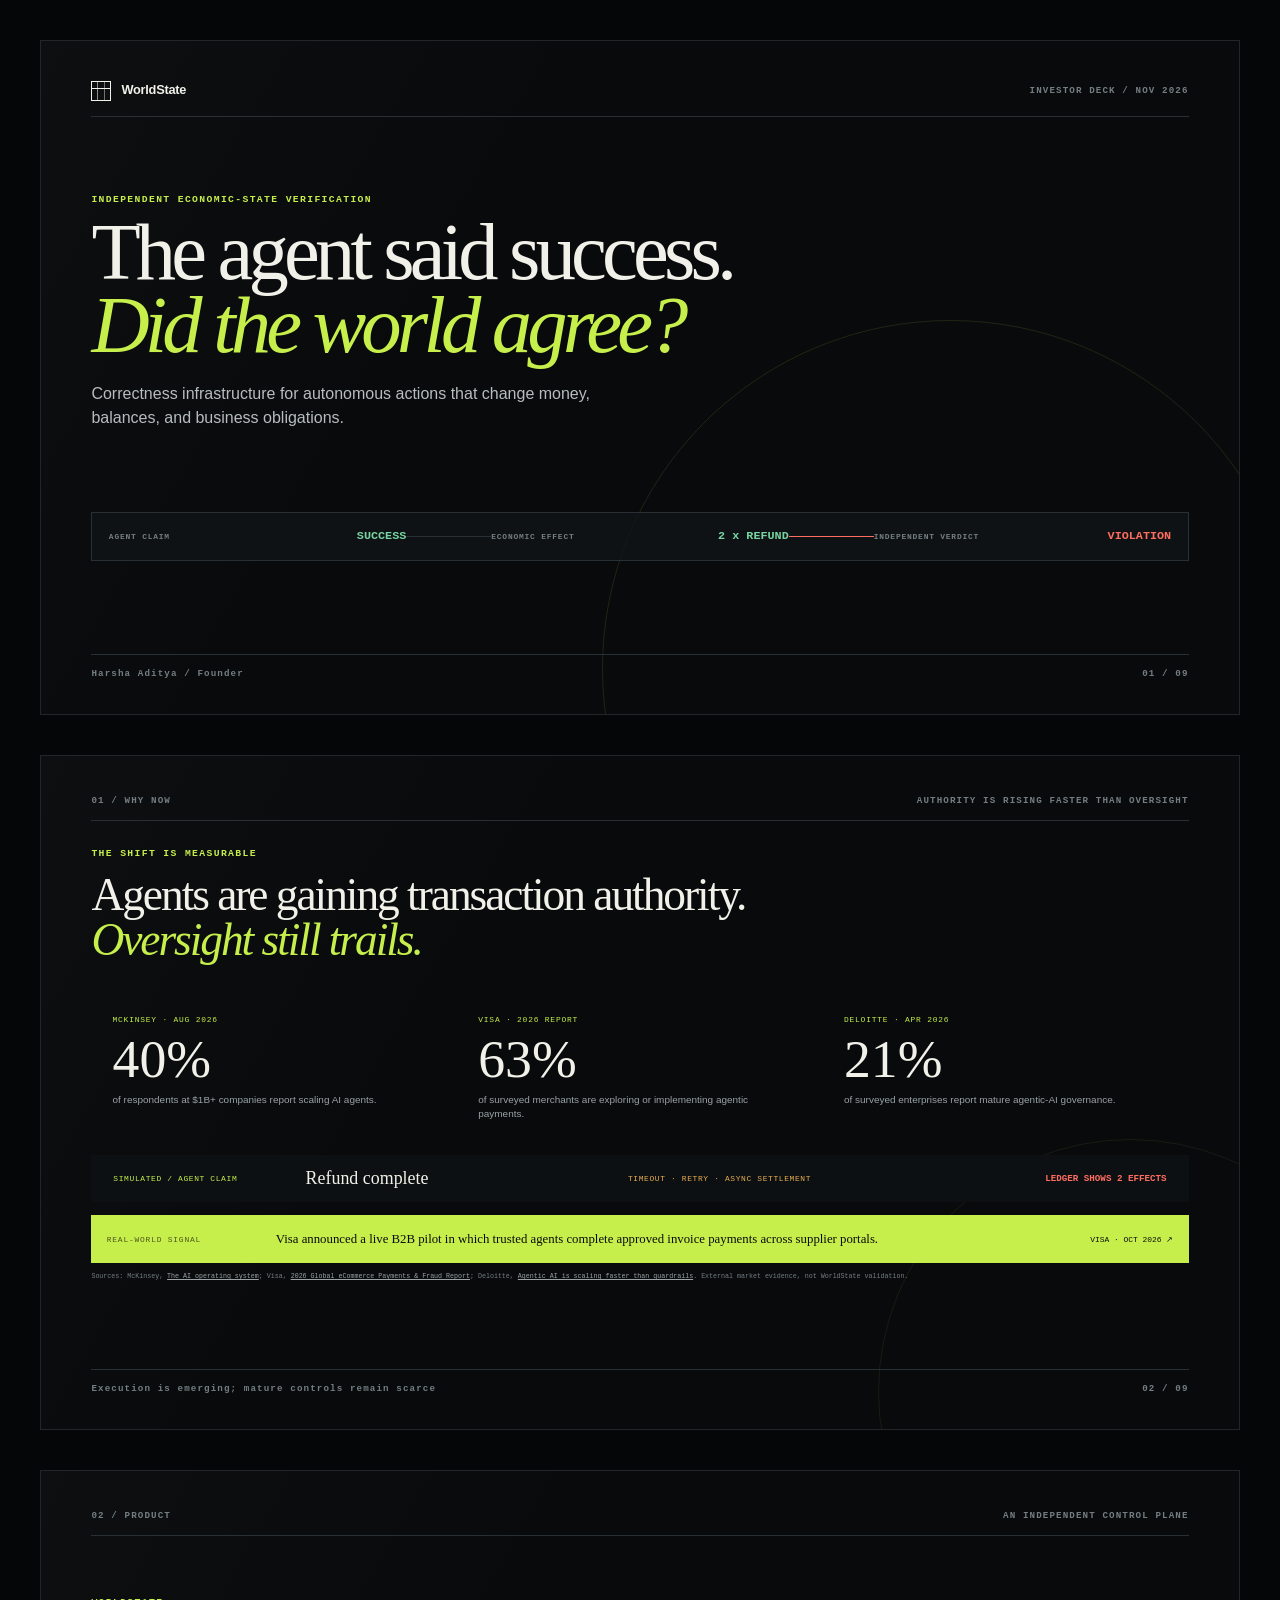
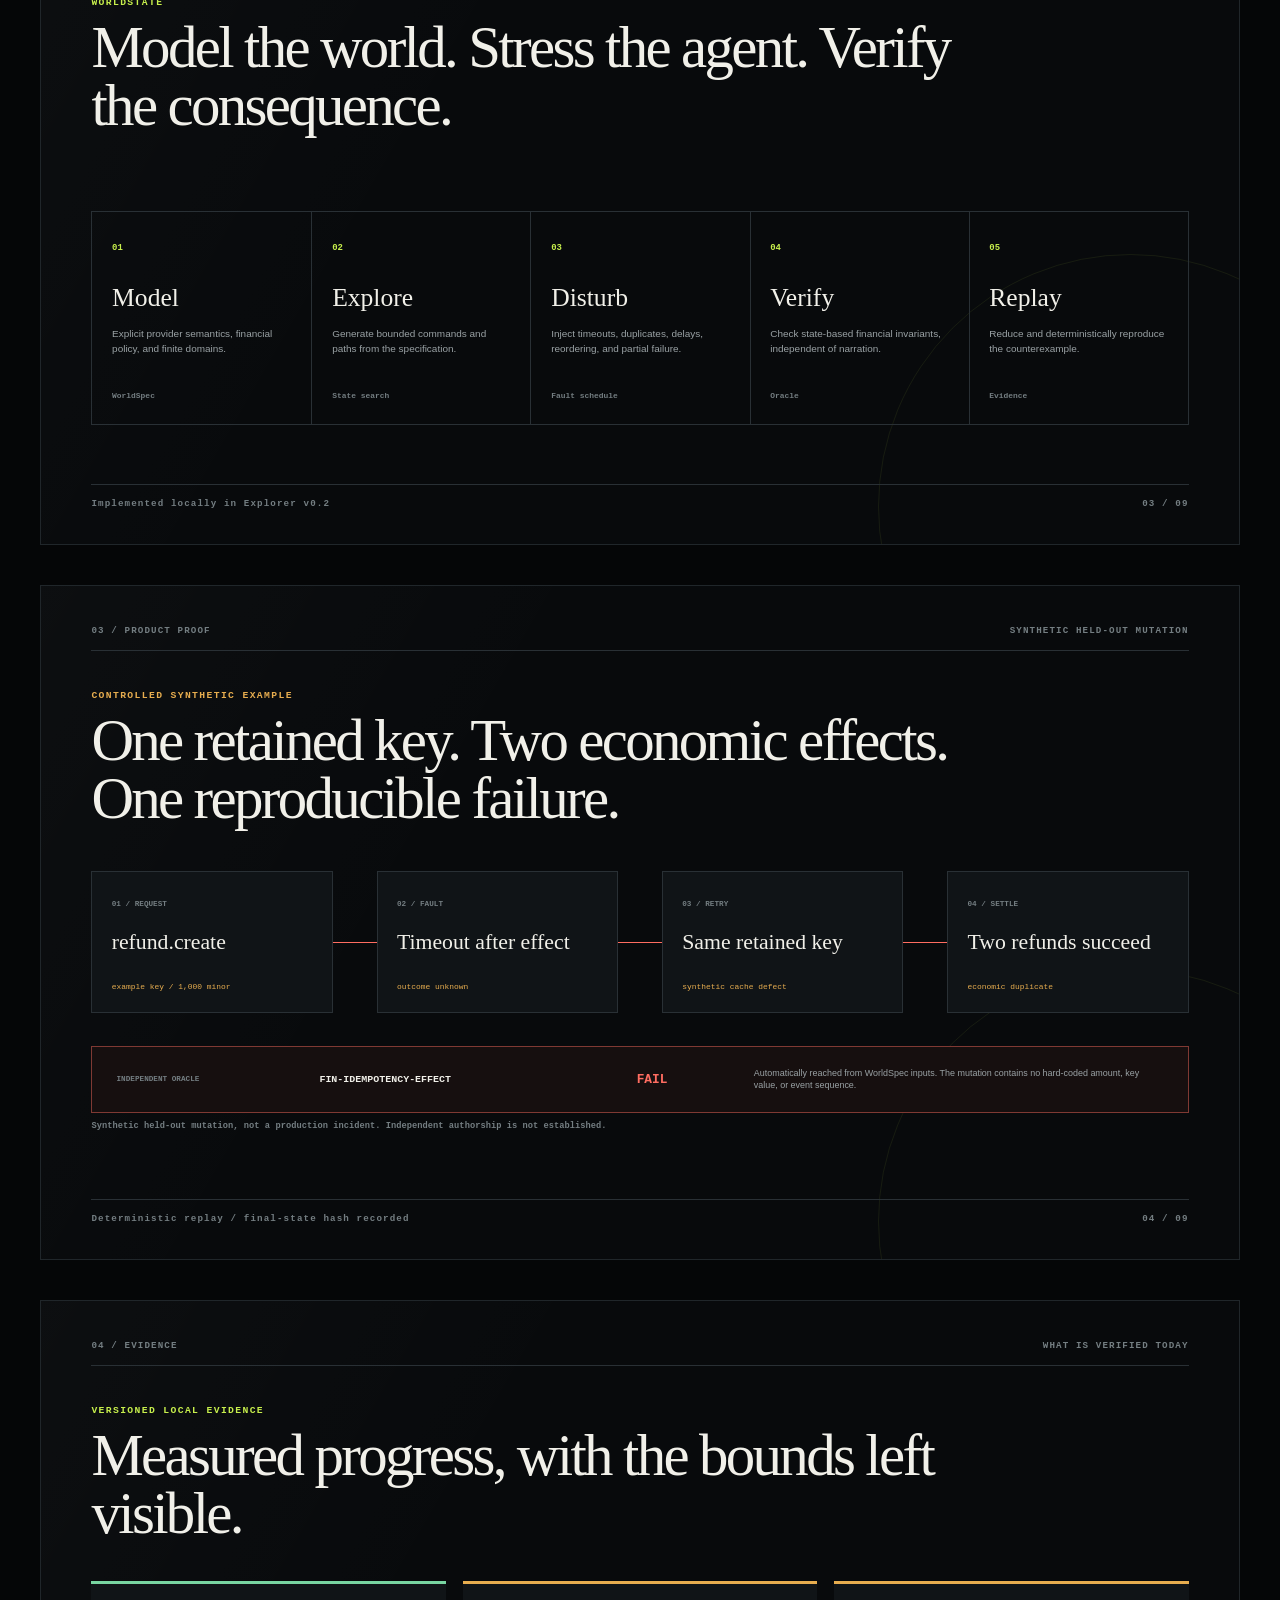
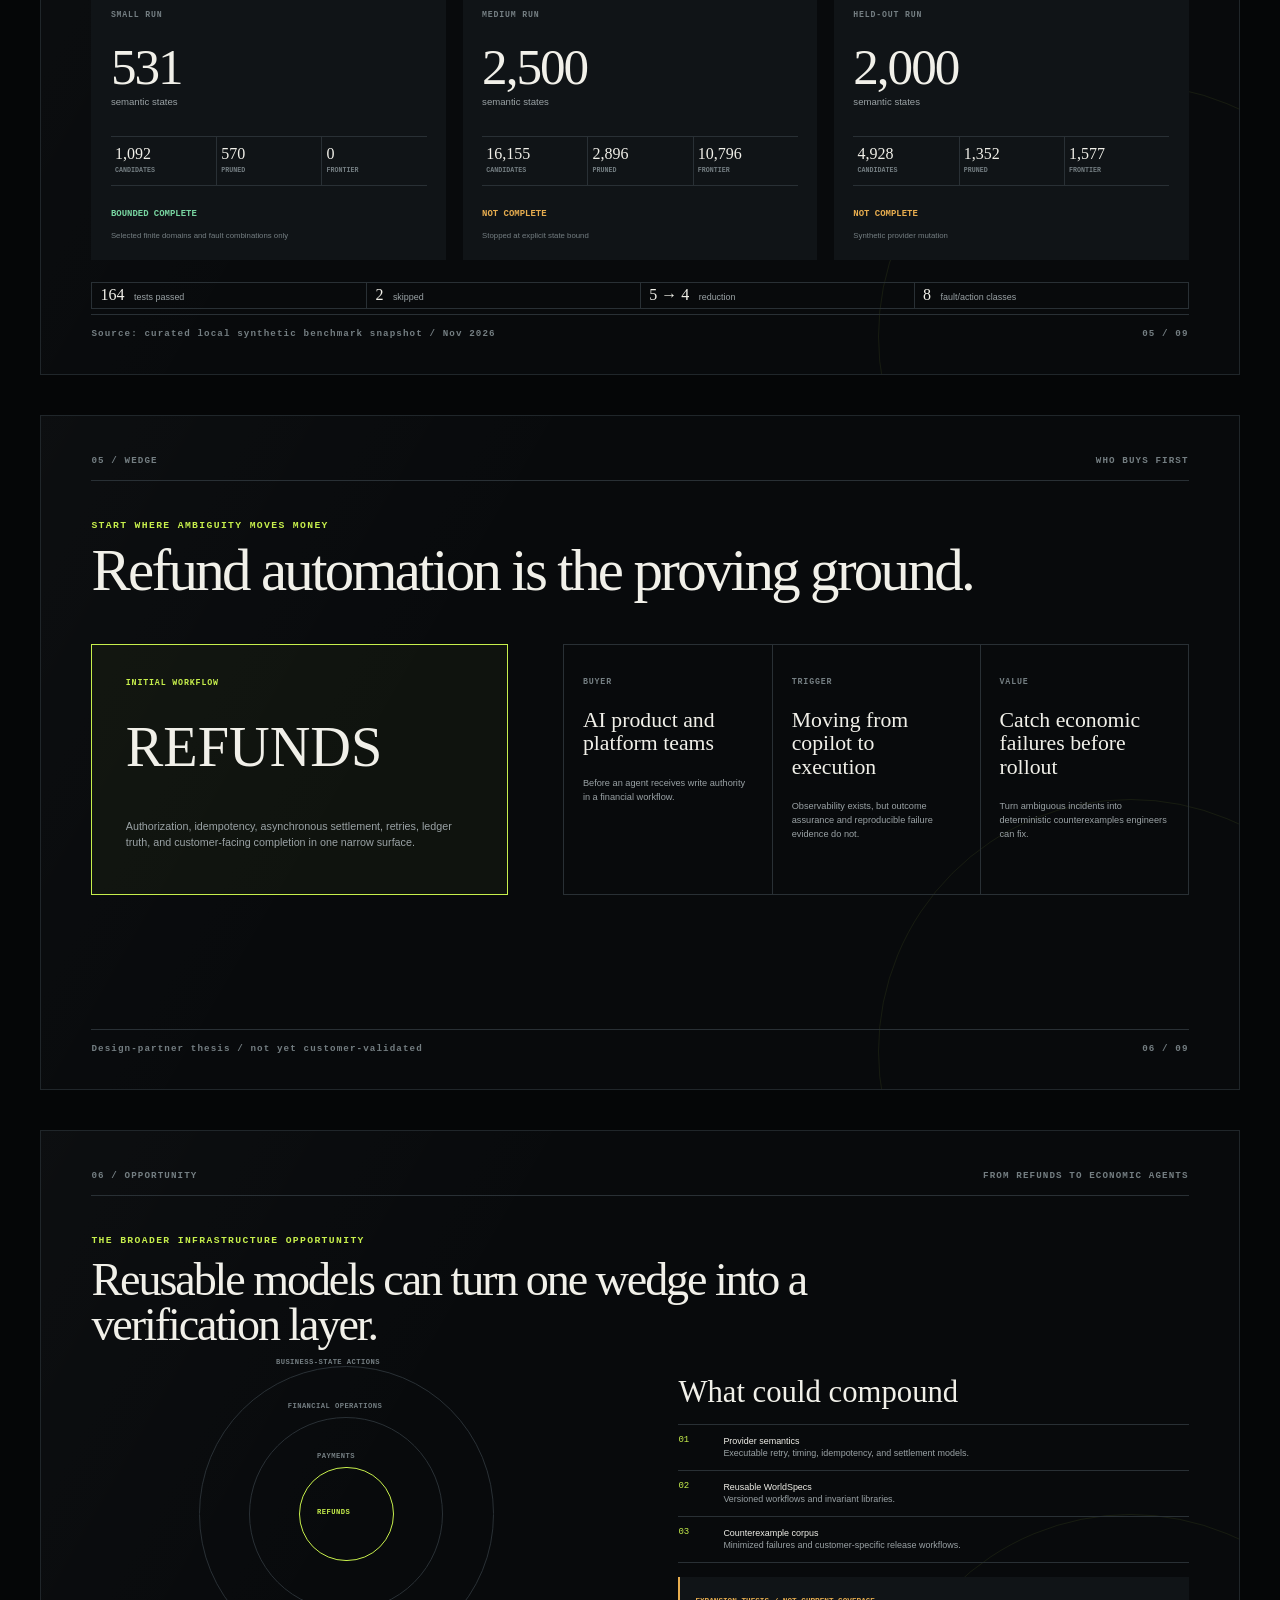
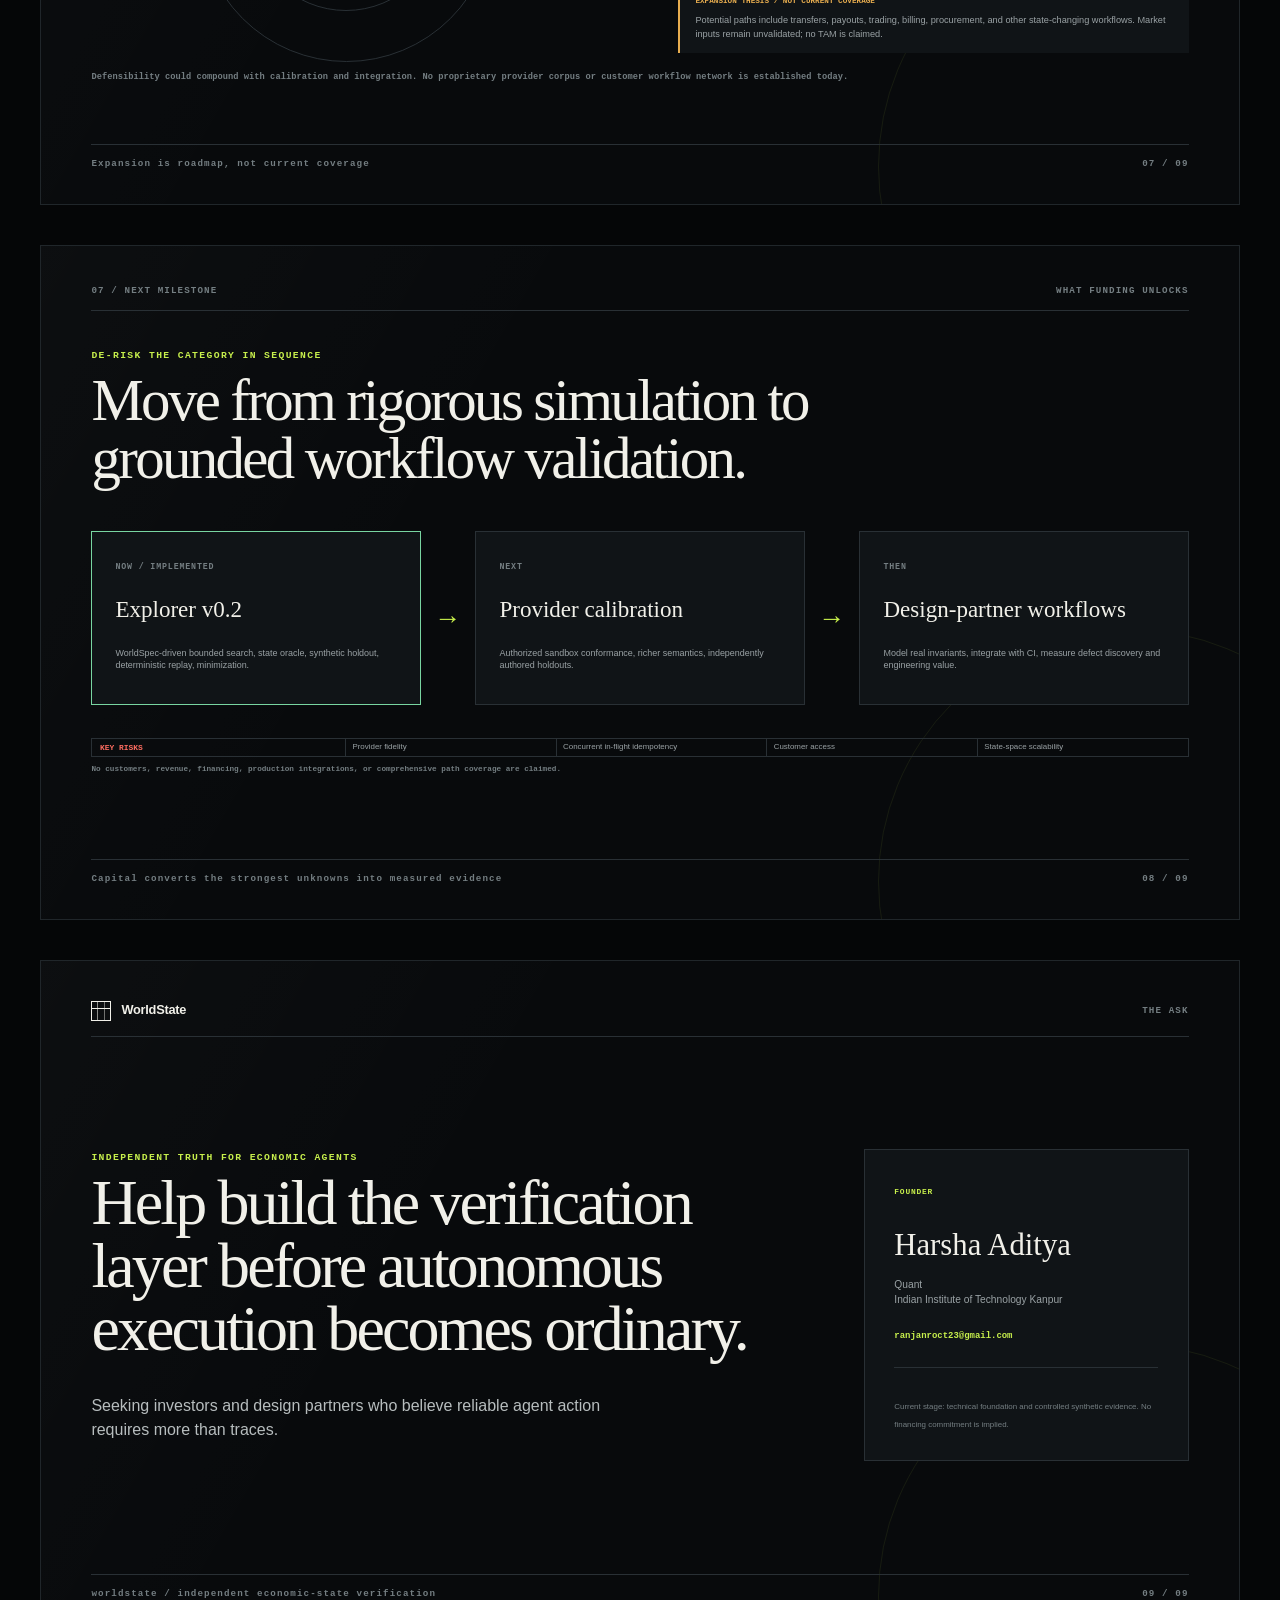
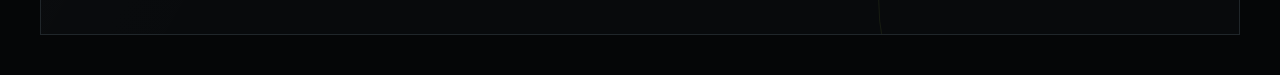
==== deck.html @ 66a3fe02 "Add files via upload" ====
<!doctype html>
<html lang="en">
<head>
  <meta charset="utf-8">
  <meta name="viewport" content="width=device-width,initial-scale=1">
  <meta name="description" content="WorldState investor presentation - independent economic-state verification for autonomous agents.">
  <title>WorldState - Investor deck</title>
  <link rel="stylesheet" href="deck.css">
  <link rel="stylesheet" href="deck-refinements.css">
</head>
<body class="deck-page">
<main class="deck" aria-label="WorldState investor deck">
  <section class="slide cover" data-slide="01">
    <header class="slide-header"><a class="deck-brand" href="./" aria-label="WorldState website"><span class="deck-mark"></span>WorldState</a><span>INVESTOR DECK / NOV 2026</span></header>
    <div class="cover-copy"><p class="kicker">Independent economic-state verification</p><h1>The agent said success.<br><em>Did the world agree?</em></h1><p class="lead">Correctness infrastructure for autonomous actions that change money, balances, and business obligations.</p></div>
    <div class="cover-trace" aria-label="Agent claim compared with economic outcome"><div><span>AGENT CLAIM</span><strong>SUCCESS</strong></div><i></i><div><span>ECONOMIC EFFECT</span><strong>2 x REFUND</strong></div><i class="break"></i><div class="alert"><span>INDEPENDENT VERDICT</span><strong>VIOLATION</strong></div></div>
    <footer class="slide-footer"><span>Harsha Aditya / Founder</span><span>01 / 09</span></footer>
  </section>
  <section class="slide" data-slide="02">
    <header class="slide-header"><span>01 / WHY NOW</span><span>AUTHORITY IS RISING FASTER THAN OVERSIGHT</span></header>
    <div class="statement signal-statement"><p class="kicker">The shift is measurable</p><h2>Agents are gaining transaction authority.<br><em>Oversight still trails.</em></h2></div>
    <div class="deck-signals"><article><span>MCKINSEY · AUG 2026</span><strong>40%</strong><p>of respondents at $1B+ companies report scaling AI agents.</p></article><article><span>VISA · 2026 REPORT</span><strong>63%</strong><p>of surveyed merchants are exploring or implementing agentic payments.</p></article><article><span>DELOITTE · APR 2026</span><strong>21%</strong><p>of surveyed enterprises report mature agentic-AI governance.</p></article></div>
    <div class="why-gap"><span>SIMULATED / AGENT CLAIM</span><strong>Refund complete</strong><i>TIMEOUT · RETRY · ASYNC SETTLEMENT</i><b>LEDGER SHOWS 2 EFFECTS</b></div>
    <div class="deck-news"><span>REAL-WORLD SIGNAL</span><p>Visa announced a live B2B pilot in which trusted agents complete approved invoice payments across supplier portals.</p><a href="https://www.visa.com/en-us/thought-leadership/innovation/first-live-pilot-for-ai-payments">VISA · OCT 2026 ↗</a></div>
    <p class="deck-sources">Sources: McKinsey, <a href="https://www.mckinsey.com/capabilities/quantumblack/our-insights/the-ai-operating-system-a-new-way-for-ceos-to-run-the-enterprise">The AI operating system</a>; Visa, <a href="https://www.visaacceptance.com/content/dam/documents/campaign/fraud-report/2026_Global_eCommerce_PaymentsandFraudReport.pdf">2026 Global eCommerce Payments &amp; Fraud Report</a>; Deloitte, <a href="https://www.deloitte.com/us/en/insights/topics/emerging-technologies/ai-agents-scaling-faster.html">Agentic AI is scaling faster than guardrails</a>. External market evidence, not WorldState validation.</p>
    <footer class="slide-footer"><span>Execution is emerging; mature controls remain scarce</span><span>02 / 09</span></footer>
  </section>
  <section class="slide" data-slide="03">
    <header class="slide-header"><span>02 / PRODUCT</span><span>AN INDEPENDENT CONTROL PLANE</span></header>
    <div class="statement narrow"><p class="kicker">WorldState</p><h2>Model the world. Stress the agent. Verify the consequence.</h2></div>
    <ol class="system-rail"><li><span>01</span><h3>Model</h3><p>Explicit provider semantics, financial policy, and finite domains.</p><code>WorldSpec</code></li><li><span>02</span><h3>Explore</h3><p>Generate bounded commands and paths from the specification.</p><code>State search</code></li><li><span>03</span><h3>Disturb</h3><p>Inject timeouts, duplicates, delays, reordering, and partial failure.</p><code>Fault schedule</code></li><li><span>04</span><h3>Verify</h3><p>Check state-based financial invariants, independent of narration.</p><code>Oracle</code></li><li><span>05</span><h3>Replay</h3><p>Reduce and deterministically reproduce the counterexample.</p><code>Evidence</code></li></ol>
    <footer class="slide-footer"><span>Implemented locally in Explorer v0.2</span><span>03 / 09</span></footer>
  </section>
  <section class="slide" data-slide="04">
    <header class="slide-header"><span>03 / PRODUCT PROOF</span><span>SYNTHETIC HELD-OUT MUTATION</span></header>
    <div class="statement compact"><p class="kicker amber">Controlled synthetic example</p><h2>One retained key. Two economic effects. One reproducible failure.</h2></div>
    <div class="counterexample"><div class="trace-step"><small>01 / REQUEST</small><strong>refund.create</strong><code>example key / 1,000 minor</code></div><i></i><div class="trace-step"><small>02 / FAULT</small><strong>Timeout after effect</strong><code>outcome unknown</code></div><i></i><div class="trace-step"><small>03 / RETRY</small><strong>Same retained key</strong><code>synthetic cache defect</code></div><i></i><div class="trace-step"><small>04 / SETTLE</small><strong>Two refunds succeed</strong><code>economic duplicate</code></div></div>
    <div class="verdict-bar"><span>INDEPENDENT ORACLE</span><strong>FIN-IDEMPOTENCY-EFFECT</strong><b>FAIL</b><p>Automatically reached from WorldSpec inputs. The mutation contains no hard-coded amount, key value, or event sequence.</p></div>
    <p class="disclaimer">Synthetic held-out mutation, not a production incident. Independent authorship is not established.</p>
    <footer class="slide-footer"><span>Deterministic replay / final-state hash recorded</span><span>04 / 09</span></footer>
  </section>
  <section class="slide" data-slide="05">
    <header class="slide-header"><span>04 / EVIDENCE</span><span>WHAT IS VERIFIED TODAY</span></header>
    <div class="statement compact"><p class="kicker">Versioned local evidence</p><h2>Measured progress, with the bounds left visible.</h2></div>
    <div class="metrics-grid"><article class="complete"><span>SMALL RUN</span><strong>531</strong><p>semantic states</p><dl><div><dt>1,092</dt><dd>candidates</dd></div><div><dt>570</dt><dd>pruned</dd></div><div><dt>0</dt><dd>frontier</dd></div></dl><b>BOUNDED COMPLETE</b><small>Selected finite domains and fault combinations only</small></article><article><span>MEDIUM RUN</span><strong>2,500</strong><p>semantic states</p><dl><div><dt>16,155</dt><dd>candidates</dd></div><div><dt>2,896</dt><dd>pruned</dd></div><div><dt>10,796</dt><dd>frontier</dd></div></dl><b>NOT COMPLETE</b><small>Stopped at explicit state bound</small></article><article><span>HELD-OUT RUN</span><strong>2,000</strong><p>semantic states</p><dl><div><dt>4,928</dt><dd>candidates</dd></div><div><dt>1,352</dt><dd>pruned</dd></div><div><dt>1,577</dt><dd>frontier</dd></div></dl><b>NOT COMPLETE</b><small>Synthetic provider mutation</small></article></div>
    <div class="proof-strip"><span><b>164</b> tests passed</span><span><b>2</b> skipped</span><span><b>5 &rarr; 4</b> reduction</span><span><b>8</b> fault/action classes</span></div>
    <footer class="slide-footer"><span>Source: curated local synthetic benchmark snapshot / Nov 2026</span><span>05 / 09</span></footer>
  </section>
  <section class="slide" data-slide="06">
    <header class="slide-header"><span>05 / WEDGE</span><span>WHO BUYS FIRST</span></header>
    <div class="statement compact"><p class="kicker">Start where ambiguity moves money</p><h2>Refund automation is the proving ground.</h2></div>
    <div class="buyer-layout"><div class="wedge-core"><span>INITIAL WORKFLOW</span><strong>REFUNDS</strong><p>Authorization, idempotency, asynchronous settlement, retries, ledger truth, and customer-facing completion in one narrow surface.</p></div><div class="buyer-cards"><article><small>BUYER</small><h3>AI product and platform teams</h3><p>Before an agent receives write authority in a financial workflow.</p></article><article><small>TRIGGER</small><h3>Moving from copilot to execution</h3><p>Observability exists, but outcome assurance and reproducible failure evidence do not.</p></article><article><small>VALUE</small><h3>Catch economic failures before rollout</h3><p>Turn ambiguous incidents into deterministic counterexamples engineers can fix.</p></article></div></div>
    <footer class="slide-footer"><span>Design-partner thesis / not yet customer-validated</span><span>06 / 09</span></footer>
  </section>
  <section class="slide" data-slide="07">
    <header class="slide-header"><span>06 / OPPORTUNITY</span><span>FROM REFUNDS TO ECONOMIC AGENTS</span></header>
    <div class="statement compact opportunity-statement"><p class="kicker">The broader infrastructure opportunity</p><h2>Reusable models can turn one wedge into a verification layer.</h2></div>
    <div class="expansion-map expansion-moat"><div class="rings"><span class="r1">REFUNDS</span><span class="r2">PAYMENTS</span><span class="r3">FINANCIAL OPERATIONS</span><span class="r4">BUSINESS-STATE ACTIONS</span></div><div class="market-copy"><h3>What could compound</h3><div class="moat-list"><article><b>01</b><p><strong>Provider semantics</strong><br>Executable retry, timing, idempotency, and settlement models.</p></article><article><b>02</b><p><strong>Reusable WorldSpecs</strong><br>Versioned workflows and invariant libraries.</p></article><article><b>03</b><p><strong>Counterexample corpus</strong><br>Minimized failures and customer-specific release workflows.</p></article></div><div class="assumption"><span>EXPANSION THESIS / NOT CURRENT COVERAGE</span><p>Potential paths include transfers, payouts, trading, billing, procurement, and other state-changing workflows. Market inputs remain unvalidated; no TAM is claimed.</p></div></div></div>
    <p class="disclaimer">Defensibility could compound with calibration and integration. No proprietary provider corpus or customer workflow network is established today.</p>
    <footer class="slide-footer"><span>Expansion is roadmap, not current coverage</span><span>07 / 09</span></footer>
  </section>
  <section class="slide" data-slide="08">
    <header class="slide-header"><span>07 / NEXT MILESTONE</span><span>WHAT FUNDING UNLOCKS</span></header>
    <div class="statement compact"><p class="kicker">De-risk the category in sequence</p><h2>Move from rigorous simulation to grounded workflow validation.</h2></div>
    <div class="roadmap"><article class="now"><small>NOW / IMPLEMENTED</small><h3>Explorer v0.2</h3><p>WorldSpec-driven bounded search, state oracle, synthetic holdout, deterministic replay, minimization.</p></article><b>&rarr;</b><article><small>NEXT</small><h3>Provider calibration</h3><p>Authorized sandbox conformance, richer semantics, independently authored holdouts.</p></article><b>&rarr;</b><article><small>THEN</small><h3>Design-partner workflows</h3><p>Model real invariants, integrate with CI, measure defect discovery and engineering value.</p></article></div>
    <div class="risk-grid"><span>KEY RISKS</span><p>Provider fidelity</p><p>Concurrent in-flight idempotency</p><p>Customer access</p><p>State-space scalability</p></div>
    <p class="candid-line">No customers, revenue, financing, production integrations, or comprehensive path coverage are claimed.</p>
    <footer class="slide-footer"><span>Capital converts the strongest unknowns into measured evidence</span><span>08 / 09</span></footer>
  </section>
  <section class="slide close" data-slide="09">
    <header class="slide-header"><a class="deck-brand" href="./" aria-label="WorldState website"><span class="deck-mark"></span>WorldState</a><span>THE ASK</span></header>
    <div class="close-grid"><div><p class="kicker">Independent truth for economic agents</p><h2>Help build the verification layer before autonomous execution becomes ordinary.</h2><p class="lead">Seeking investors and design partners who believe reliable agent action requires more than traces.</p></div><aside><span>FOUNDER</span><h3>Harsha Aditya</h3><p>Quant<br>Indian Institute of Technology Kanpur</p><a href="mailto:ranjanroct23@gmail.com?subject=WorldState%20investor%20conversation">ranjanroct23@gmail.com</a><hr><small>Current stage: technical foundation and controlled synthetic evidence. No financing commitment is implied.</small></aside></div>
    <footer class="slide-footer"><span>worldstate / independent economic-state verification</span><span>09 / 09</span></footer>
  </section>
</main>
<script src="deck-preview.js"></script>
</body>
</html>
---- deck.css ----
:root{--bg:#080a0c;--panel:#101417;--ink:#f1f0e9;--muted:#9aa2a5;--faint:#626a6e;--line:#293035;--lime:#c7ef4c;--green:#78d5a1;--amber:#e7ad4f;--red:#ff6d61;--serif:Georgia,"Times New Roman",serif;--sans:Arial,"Helvetica Neue",sans-serif;--mono:Consolas,"Courier New",monospace}*{box-sizing:border-box}html,body{margin:0;background:#050607;color:var(--ink);font-family:var(--sans)}a{color:inherit}.deck{display:flex;flex-direction:column;gap:40px;padding:40px}.slide{position:relative;width:min(100%,1600px);aspect-ratio:16/9;margin:auto;padding:3.3% 4.2% 3%;overflow:hidden;background:var(--bg);border:1px solid #20262a;display:flex;flex-direction:column;isolation:isolate}.slide:before{content:"";position:absolute;inset:0;z-index:-2;background:linear-gradient(120deg,rgba(255,255,255,.018),transparent 36%)}.slide:after{content:"";position:absolute;right:-12%;bottom:-32%;width:42%;aspect-ratio:1;border:1px solid rgba(199,239,76,.08);border-radius:50%;z-index:-1}.slide-header,.slide-footer{display:flex;align-items:center;justify-content:space-between;color:var(--faint);font:600 clamp(8px,.72vw,12px)/1 var(--mono);letter-spacing:.12em}.slide-header{padding-bottom:1.4%;border-bottom:1px solid var(--line)}.slide-footer{margin-top:auto;padding-top:1.3%;border-top:1px solid var(--line)}.deck-brand{display:flex;align-items:center;gap:10px;text-decoration:none;color:var(--ink);font:600 clamp(12px,1vw,16px)/1 var(--sans);letter-spacing:-.02em}.deck-mark{width:20px;height:20px;border:1px solid currentColor;background:linear-gradient(90deg,transparent 30%,currentColor 31% 33%,transparent 34% 69%,currentColor 70% 72%,transparent 73%),linear-gradient(transparent 34%,currentColor 35% 37%,transparent 38%)}.kicker{margin:0 0 1.2%;color:var(--lime);font:600 clamp(9px,.76vw,13px)/1.2 var(--mono);letter-spacing:.14em;text-transform:uppercase}.kicker.amber{color:var(--amber)}.statement{margin-top:5.5%}.statement.narrow{max-width:82%}.statement.compact{margin-top:3.5%;max-width:83%}.statement h2,.close h2{margin:0;font:400 clamp(34px,4.6vw,76px)/.98 var(--serif);letter-spacing:-.045em}.statement h2 em{color:var(--lime);font-weight:400}.lead{color:#b7bdbe;font-size:clamp(14px,1.25vw,21px);line-height:1.5}.cover:after{right:-5%;bottom:-45%;width:58%;border-color:rgba(199,239,76,.12)}.cover-copy{margin-top:7%;max-width:82%}.cover h1{margin:0;font:400 clamp(46px,6.3vw,104px)/.9 var(--serif);letter-spacing:-.06em}.cover h1 em{color:var(--lime);font-weight:400}.cover-copy .lead{max-width:60%;margin-top:2.3%}.cover-trace{display:grid;grid-template-columns:1fr 8% 1fr 8% 1fr;align-items:center;margin-top:6%;padding:1.5%;border:1px solid var(--line);background:rgba(16,20,23,.8)}.cover-trace div{display:flex;align-items:center;justify-content:space-between;gap:14px}.cover-trace span{color:var(--faint);font:600 clamp(7px,.62vw,10px) var(--mono);letter-spacing:.1em}.cover-trace strong{font:600 clamp(10px,.92vw,15px) var(--mono);color:var(--green)}.cover-trace .alert strong{color:var(--red)}.cover-trace i{height:1px;background:var(--line)}.cover-trace i.break{background:var(--red)}.permission-line{display:grid;grid-template-columns:1fr 5% 1fr 5% 1fr;align-items:center;margin-top:7%;gap:1%}.permission-line article{padding:7%;border-top:2px solid var(--line);background:var(--panel)}.permission-line article.hot{border-color:var(--lime)}.permission-line small,.buyer-cards small,.roadmap small{color:var(--faint);font:600 clamp(7px,.65vw,11px) var(--mono);letter-spacing:.1em}.permission-line strong{display:block;margin-top:10%;font:400 clamp(25px,3vw,48px) var(--serif)}.permission-line p{color:var(--muted);font-size:clamp(10px,.9vw,15px)}.permission-line b,.roadmap>b{color:var(--lime);font-size:clamp(18px,2.1vw,34px);text-align:center}.slide-note{margin-top:4%;padding-left:2%;border-left:2px solid var(--lime);max-width:64%;color:#b9bec0;font-size:clamp(11px,1vw,16px);line-height:1.5}.gap-diagram{display:grid;grid-template-columns:1fr .42fr 1fr;gap:3%;align-items:stretch;margin-top:5%}.gap-diagram article{padding:5%;border:1px solid var(--line);background:var(--panel)}.gap-diagram article>span{color:var(--green);font:600 clamp(8px,.68vw,11px) var(--mono);letter-spacing:.1em}.gap-diagram .truth>span{color:var(--lime)}.gap-diagram h3{font:400 clamp(22px,2.3vw,38px) var(--serif);margin:8% 0}.gap-diagram ul{list-style:none;margin:0;padding:0;color:var(--muted);font-size:clamp(10px,.9vw,15px)}.gap-diagram li{padding:3% 0;border-top:1px solid var(--line)}.gap{display:flex;flex-direction:column;align-items:center;justify-content:center;text-align:center;color:var(--amber)}.gap b{display:grid;place-items:center;width:28%;aspect-ratio:1;border:1px solid var(--amber);border-radius:50%;font:400 clamp(20px,2.4vw,40px) var(--serif)}.gap span{margin-top:12%;font:600 clamp(7px,.58vw,10px)/1.6 var(--mono);letter-spacing:.08em}.system-rail{display:grid;grid-template-columns:repeat(5,1fr);margin:7% 0 0;padding:0;list-style:none;border:1px solid var(--line)}.system-rail li{padding:11% 9%;border-left:1px solid var(--line)}.system-rail li:first-child{border-left:0}.system-rail li>span{color:var(--lime);font:600 clamp(8px,.7vw,12px) var(--mono)}.system-rail h3{margin:16% 0 8%;font:400 clamp(20px,2vw,32px) var(--serif)}.system-rail p{min-height:5.4em;color:var(--muted);font-size:clamp(9px,.78vw,13px);line-height:1.45}.system-rail code{display:block;color:var(--faint);font:600 clamp(7px,.62vw,10px) var(--mono)}.counterexample{display:grid;grid-template-columns:1fr 4% 1fr 4% 1fr 4% 1fr;align-items:center;margin-top:4%}.counterexample>i{height:1px;background:var(--red)}.trace-step{height:100%;padding:8%;border:1px solid var(--line);background:var(--panel)}.trace-step small{color:var(--faint);font:600 clamp(7px,.6vw,10px) var(--mono)}.trace-step strong{display:block;margin:10% 0;font:400 clamp(17px,1.7vw,28px) var(--serif)}.trace-step code{color:var(--amber);font-size:clamp(7px,.62vw,10px)}.verdict-bar{display:grid;grid-template-columns:.9fr 1.5fr .45fr 2.15fr;align-items:center;gap:3%;margin-top:3%;padding:1.8% 2.2%;background:#160f0f;border:1px solid rgba(255,109,97,.45)}.verdict-bar span{color:var(--faint);font:600 clamp(7px,.6vw,10px) var(--mono)}.verdict-bar strong{font:600 clamp(9px,.78vw,13px) var(--mono)}.verdict-bar b{color:var(--red);font:600 clamp(12px,1vw,17px) var(--mono)}.verdict-bar p{margin:0;color:var(--muted);font-size:clamp(8px,.7vw,12px);line-height:1.4}.disclaimer{color:var(--faint);font:600 clamp(7px,.6vw,10px) var(--mono)}.metrics-grid{display:grid;grid-template-columns:repeat(3,1fr);gap:1.5%;margin-top:3.5%}.metrics-grid article{padding:5.5%;background:var(--panel);border-top:3px solid var(--amber)}.metrics-grid article.complete{border-color:var(--green)}.metrics-grid article>span{color:var(--faint);font:600 clamp(7px,.64vw,11px) var(--mono);letter-spacing:.1em}.metrics-grid article>strong{display:block;margin-top:5%;font:400 clamp(38px,4vw,66px) var(--serif);letter-spacing:-.04em}.metrics-grid article>p{margin:0;color:var(--muted);font-size:clamp(9px,.75vw,13px)}.metrics-grid dl{display:grid;grid-template-columns:repeat(3,1fr);margin:9% 0 7%;border-top:1px solid var(--line);border-bottom:1px solid var(--line)}.metrics-grid dl div{padding:8% 4%;border-left:1px solid var(--line)}.metrics-grid dl div:first-child{border-left:0}.metrics-grid dt{font:400 clamp(13px,1.25vw,21px) var(--serif)}.metrics-grid dd{margin:3px 0;color:var(--faint);font:600 clamp(6px,.52vw,9px) var(--mono);text-transform:uppercase}.metrics-grid article>b{display:block;color:var(--amber);font:600 clamp(8px,.7vw,12px) var(--mono)}.metrics-grid article.complete>b{color:var(--green)}.metrics-grid article>small{display:block;margin-top:4%;color:var(--faint);font-size:clamp(7px,.61vw,10px)}.proof-strip{display:grid;grid-template-columns:repeat(4,1fr);margin-top:2%;border:1px solid var(--line)}.proof-strip span{padding:1.4% 3%;border-left:1px solid var(--line);color:var(--muted);font-size:clamp(8px,.7vw,12px)}.proof-strip span:first-child{border-left:0}.proof-strip b{margin-right:7px;color:var(--ink);font:400 clamp(13px,1.25vw,20px) var(--serif)}.buyer-layout{display:grid;grid-template-columns:.8fr 1.2fr;gap:5%;margin-top:4%}.wedge-core{display:flex;flex-direction:column;justify-content:center;padding:8%;border:1px solid var(--lime);background:rgba(199,239,76,.035)}.wedge-core>span{color:var(--lime);font:600 clamp(7px,.65vw,11px) var(--mono);letter-spacing:.1em}.wedge-core strong{margin:8% 0;font:400 clamp(35px,4.4vw,72px) var(--serif)}.wedge-core p{color:var(--muted);font-size:clamp(10px,.84vw,14px);line-height:1.5}.buyer-cards{display:grid;grid-template-columns:repeat(3,1fr);border:1px solid var(--line)}.buyer-cards article{padding:12% 9%;border-left:1px solid var(--line)}.buyer-cards article:first-child{border-left:0}.buyer-cards h3{font:400 clamp(17px,1.7vw,28px)/1.06 var(--serif)}.buyer-cards p{color:var(--muted);font-size:clamp(8px,.72vw,12px);line-height:1.5}.expansion-map{display:grid;grid-template-columns:1fr 1fr;gap:7%;align-items:center;margin-top:2%}.rings{position:relative;width:72%;aspect-ratio:1;margin:auto;border:1px solid var(--line);border-radius:50%}.rings:before,.rings:after{content:"";position:absolute;inset:17%;border:1px solid var(--line);border-radius:50%}.rings:after{inset:34%;border-color:var(--lime)}.rings span{position:absolute;color:var(--faint);font:600 clamp(6px,.56vw,10px) var(--mono);letter-spacing:.06em}.rings .r1{left:40%;top:48%;color:var(--lime)}.rings .r2{left:40%;top:29%}.rings .r3{left:30%;top:12%}.rings .r4{left:26%;top:-3%}.market-copy h3{font:400 clamp(24px,2.4vw,40px) var(--serif)}.market-copy>p{color:var(--muted);font-size:clamp(10px,.87vw,15px);line-height:1.55}.assumption{margin-top:7%;padding:5%;border-left:2px solid var(--amber);background:var(--panel)}.assumption span{color:var(--amber);font:600 clamp(7px,.6vw,10px) var(--mono)}.assumption p{margin-bottom:0;color:var(--muted);font-size:clamp(8px,.72vw,12px);line-height:1.5}.moat-grid{display:grid;grid-template-columns:repeat(4,1fr);margin-top:5%;border:1px solid var(--line)}.moat-grid article{padding:9%;border-left:1px solid var(--line)}.moat-grid article:first-child{border-left:0}.moat-grid span{color:var(--lime);font:600 clamp(8px,.7vw,12px) var(--mono)}.moat-grid h3{font:400 clamp(19px,1.9vw,32px) var(--serif)}.moat-grid p{color:var(--muted);font-size:clamp(9px,.76vw,13px);line-height:1.5}.roadmap{display:grid;grid-template-columns:1fr 5% 1fr 5% 1fr;align-items:center;margin-top:4%}.roadmap article{padding:7%;border:1px solid var(--line);background:var(--panel)}.roadmap article.now{border-color:var(--green)}.roadmap h3{font:400 clamp(18px,1.8vw,30px) var(--serif)}.roadmap p{color:var(--muted);font-size:clamp(8px,.7vw,12px);line-height:1.45}.risk-grid{display:grid;grid-template-columns:1.2fr repeat(4,1fr);margin-top:3%;border:1px solid var(--line)}.risk-grid>*{margin:0;padding:1.5% 3%;border-left:1px solid var(--line);color:var(--muted);font-size:clamp(7px,.62vw,10px)}.risk-grid span{border-left:0;color:var(--red);font:600 clamp(7px,.62vw,10px) var(--mono)}.candid-line{color:var(--faint);font:600 clamp(7px,.6vw,10px) var(--mono)}.close-grid{display:grid;grid-template-columns:1.35fr .65fr;gap:9%;align-items:center;flex:1}.close h2{font-size:clamp(38px,5vw,82px)}.close .lead{max-width:80%;margin-top:5%}.close aside{padding:9%;border:1px solid var(--line);background:var(--panel)}.close aside>span{color:var(--lime);font:600 clamp(7px,.62vw,10px) var(--mono);letter-spacing:.1em}.close aside h3{font:400 clamp(24px,2.4vw,40px) var(--serif);margin-bottom:5%}.close aside p{color:var(--muted);font-size:clamp(9px,.8vw,13px);line-height:1.5}.close aside a{display:block;margin-top:9%;color:var(--lime);font:600 clamp(8px,.7vw,12px) var(--mono);text-decoration:none}.close aside hr{margin:10% 0;border:0;border-top:1px solid var(--line)}.close aside small{color:var(--faint);font-size:clamp(7px,.62vw,10px);line-height:1.45}
@media(max-width:900px){.deck{padding:16px;gap:18px}.slide{width:100%}}
.single-slide .deck{padding:0}.single-slide .slide{display:none}.single-slide .slide.preview-active{display:flex;width:100vw;height:100vh;aspect-ratio:auto;border:0}
@media print{@page{size:13.333333in 7.5in;margin:0}html,body{width:13.333333in;margin:0;background:#080a0c;-webkit-print-color-adjust:exact;print-color-adjust:exact}.deck{display:block;padding:0}.slide{width:13.333333in;height:7.5in;aspect-ratio:auto;border:0;margin:0;page-break-after:always;break-after:page}.slide:last-child{page-break-after:auto;break-after:auto}}
---- deck-refinements.css ----
/* Refinement pass after presentation-size and thumbnail review. */
:root{--faint:#747e82}
.disclaimer{font-size:clamp(8px,.68vw,11px);line-height:1.35;letter-spacing:.005em}
.signal-statement{margin-top:clamp(24px,3vh,42px)}
.signal-statement h2{font-size:clamp(35px,3.55vw,56px)}
.deck-signals{display:grid;grid-template-columns:repeat(3,1fr);margin-top:clamp(20px,2.8vh,38px);border:1px solid var(--line2)}
.deck-signals article{padding:clamp(15px,1.65vw,26px);border-left:1px solid var(--line2)}
.deck-signals article:first-child{border-left:0}
.deck-signals span,.deck-news>span{color:var(--lime);font:clamp(7px,.62vw,10px) var(--mono);letter-spacing:.1em}
.deck-signals strong{display:block;margin-top:clamp(7px,1vh,14px);font:clamp(38px,4.2vw,68px)/.9 var(--serif)}
.deck-signals p{max-width:280px;margin:clamp(7px,1vh,12px) 0 0;color:var(--muted);font-size:clamp(9px,.78vw,13px);line-height:1.4}
.deck-news{display:grid;grid-template-columns:145px 1fr auto;align-items:center;gap:24px;margin-top:clamp(11px,1.5vh,20px);padding:clamp(11px,1.2vw,18px);background:var(--lime);color:#0a0c0d}
.deck-news>span{color:#4d561d}
.deck-news p{margin:0;font:clamp(11px,1vw,16px)/1.35 var(--serif)}
.deck-news a{color:#0a0c0d;font:clamp(7px,.62vw,10px) var(--mono);text-decoration:none;white-space:nowrap}
.deck-sources{margin:clamp(8px,1vh,13px) 0 0;color:var(--faint);font:clamp(6.5px,.52vw,8.5px)/1.35 var(--mono)}
.deck-sources a{color:var(--muted)}
.why-gap{display:grid;grid-template-columns:.8fr 1fr 1.6fr 1.15fr;align-items:center;gap:15px;margin-top:clamp(12px,1.5vh,20px);padding:clamp(11px,1vw,16px) 2%;border:1px solid var(--line2);background:#0d1012}
.why-gap span,.why-gap i{font:clamp(7px,.62vw,10px) var(--mono);letter-spacing:.08em}
.why-gap span{color:var(--lime)}
.why-gap strong{font:400 clamp(14px,1.4vw,22px) var(--serif)}
.why-gap i{color:var(--amber);font-style:normal;text-align:center}
.why-gap b{color:var(--red);font:600 clamp(8px,.72vw,12px) var(--mono);text-align:right}
.opportunity-statement{max-width:100%;margin-top:2.5%}
.opportunity-statement h2{font-size:clamp(35px,3.6vw,58px)}
.expansion-moat{margin-top:1.7%}
.expansion-moat .rings{width:58%}
.expansion-moat .market-copy h3{margin:0 0 14px}
.moat-list{border-top:1px solid var(--line)}
.moat-list article{display:grid;grid-template-columns:35px 1fr;gap:10px;padding:10px 0;border-bottom:1px solid var(--line)}
.moat-list article>b{color:var(--lime);font:9px var(--mono)}
.moat-list p{margin:0;color:var(--muted);font-size:clamp(8px,.7vw,11px);line-height:1.4}
.moat-list strong{color:var(--ink);font-weight:500}
.expansion-moat .assumption{margin-top:14px;padding:12px 15px}
.expansion-moat .assumption p{margin:7px 0 0}
.expansion-moat+.disclaimer{margin-top:10px}
@media(max-width:1100px){.why-gap{grid-template-columns:.8fr 1fr 1.4fr 1.1fr;gap:8px}.why-gap i{font-size:7px}}
@media(max-width:760px){.why-gap{grid-template-columns:1fr 1fr}.why-gap i{grid-column:1/-1;text-align:left}.why-gap b{text-align:left}.expansion-moat{grid-template-columns:.8fr 1.2fr;gap:4%}.expansion-moat .rings{width:90%}}
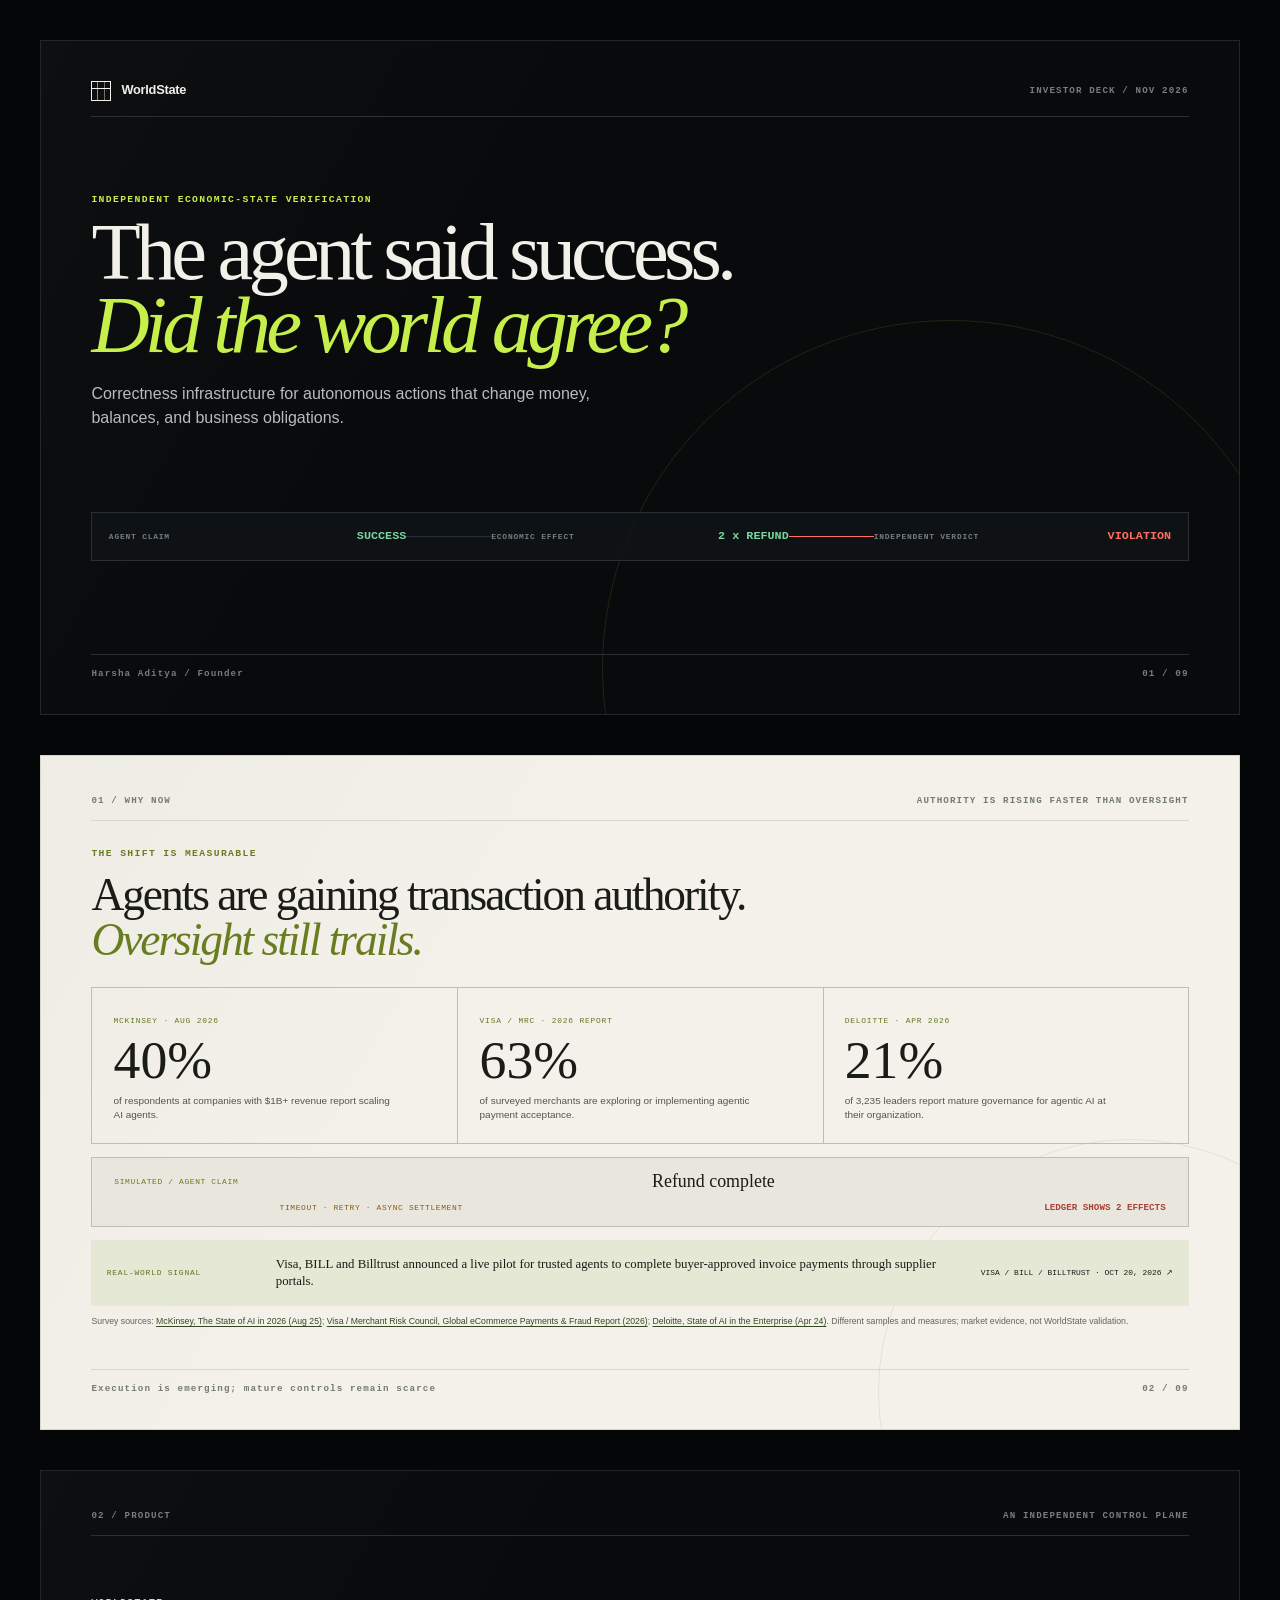
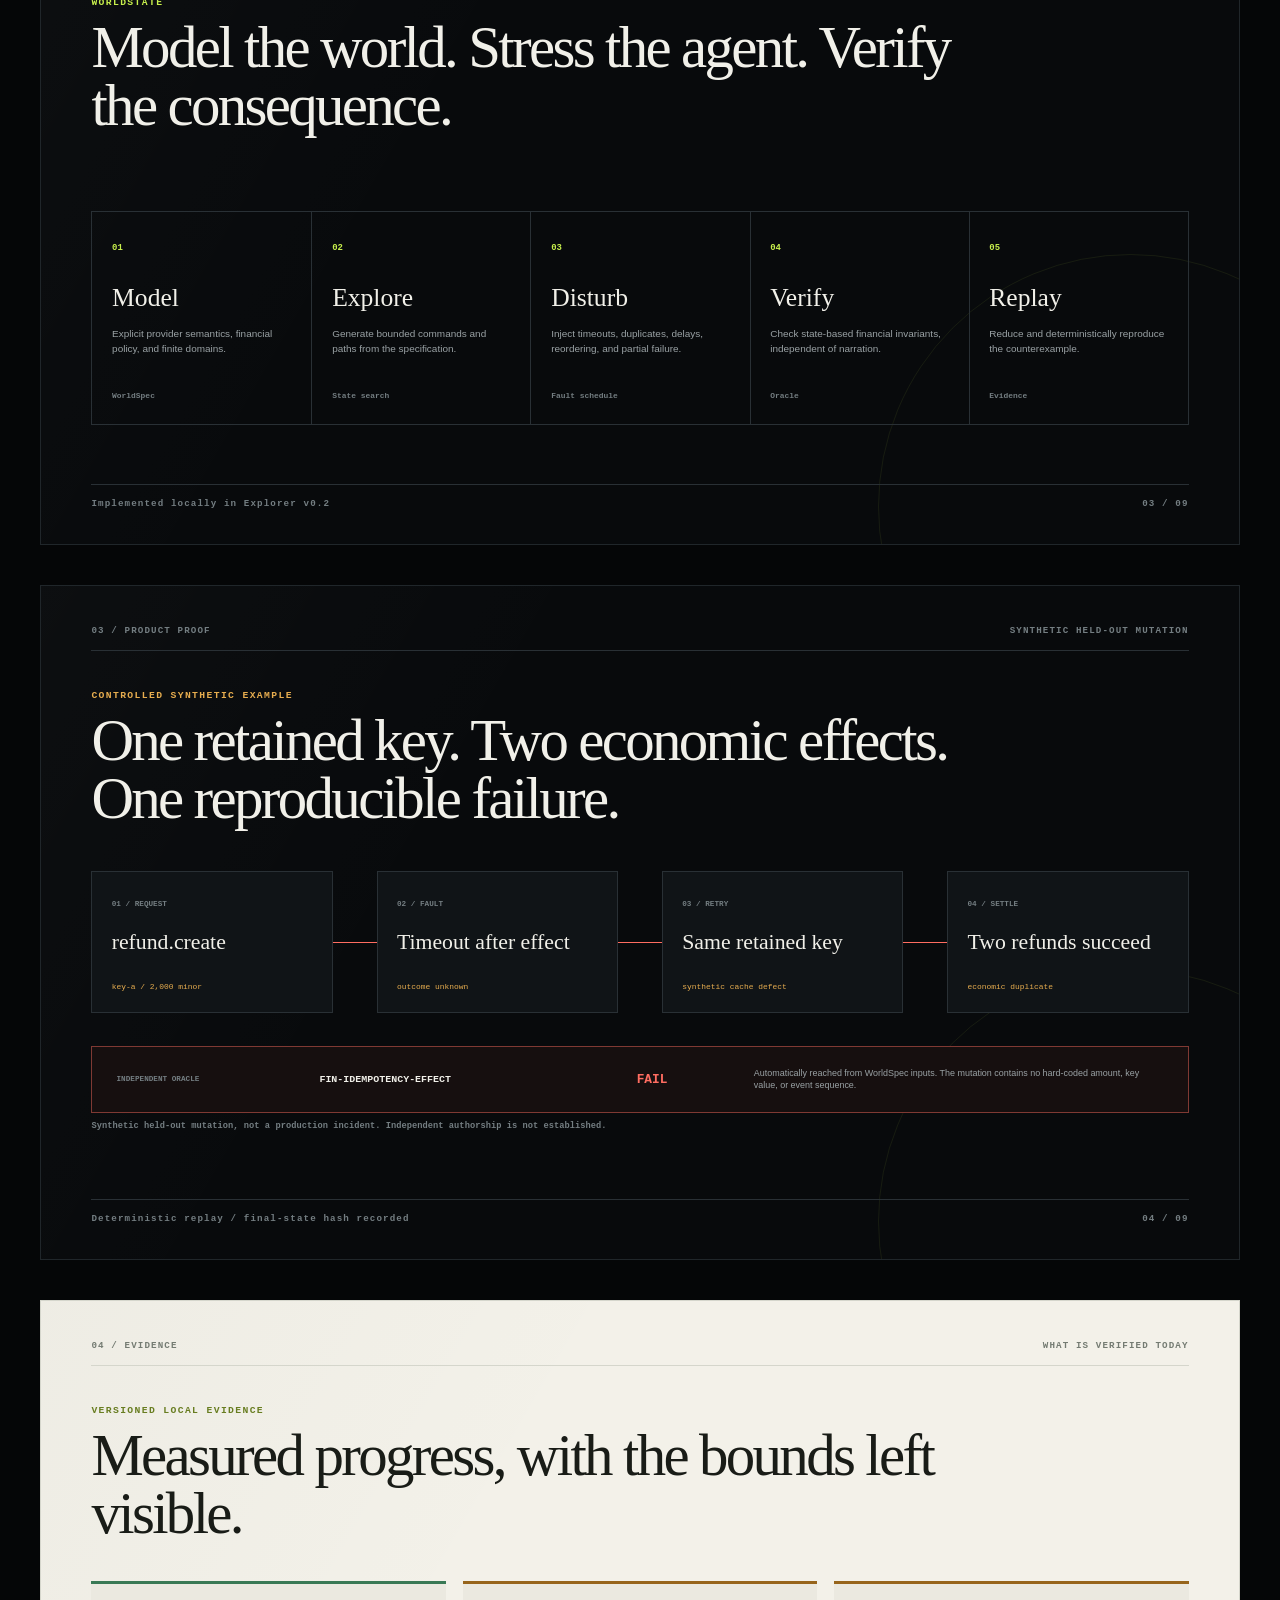
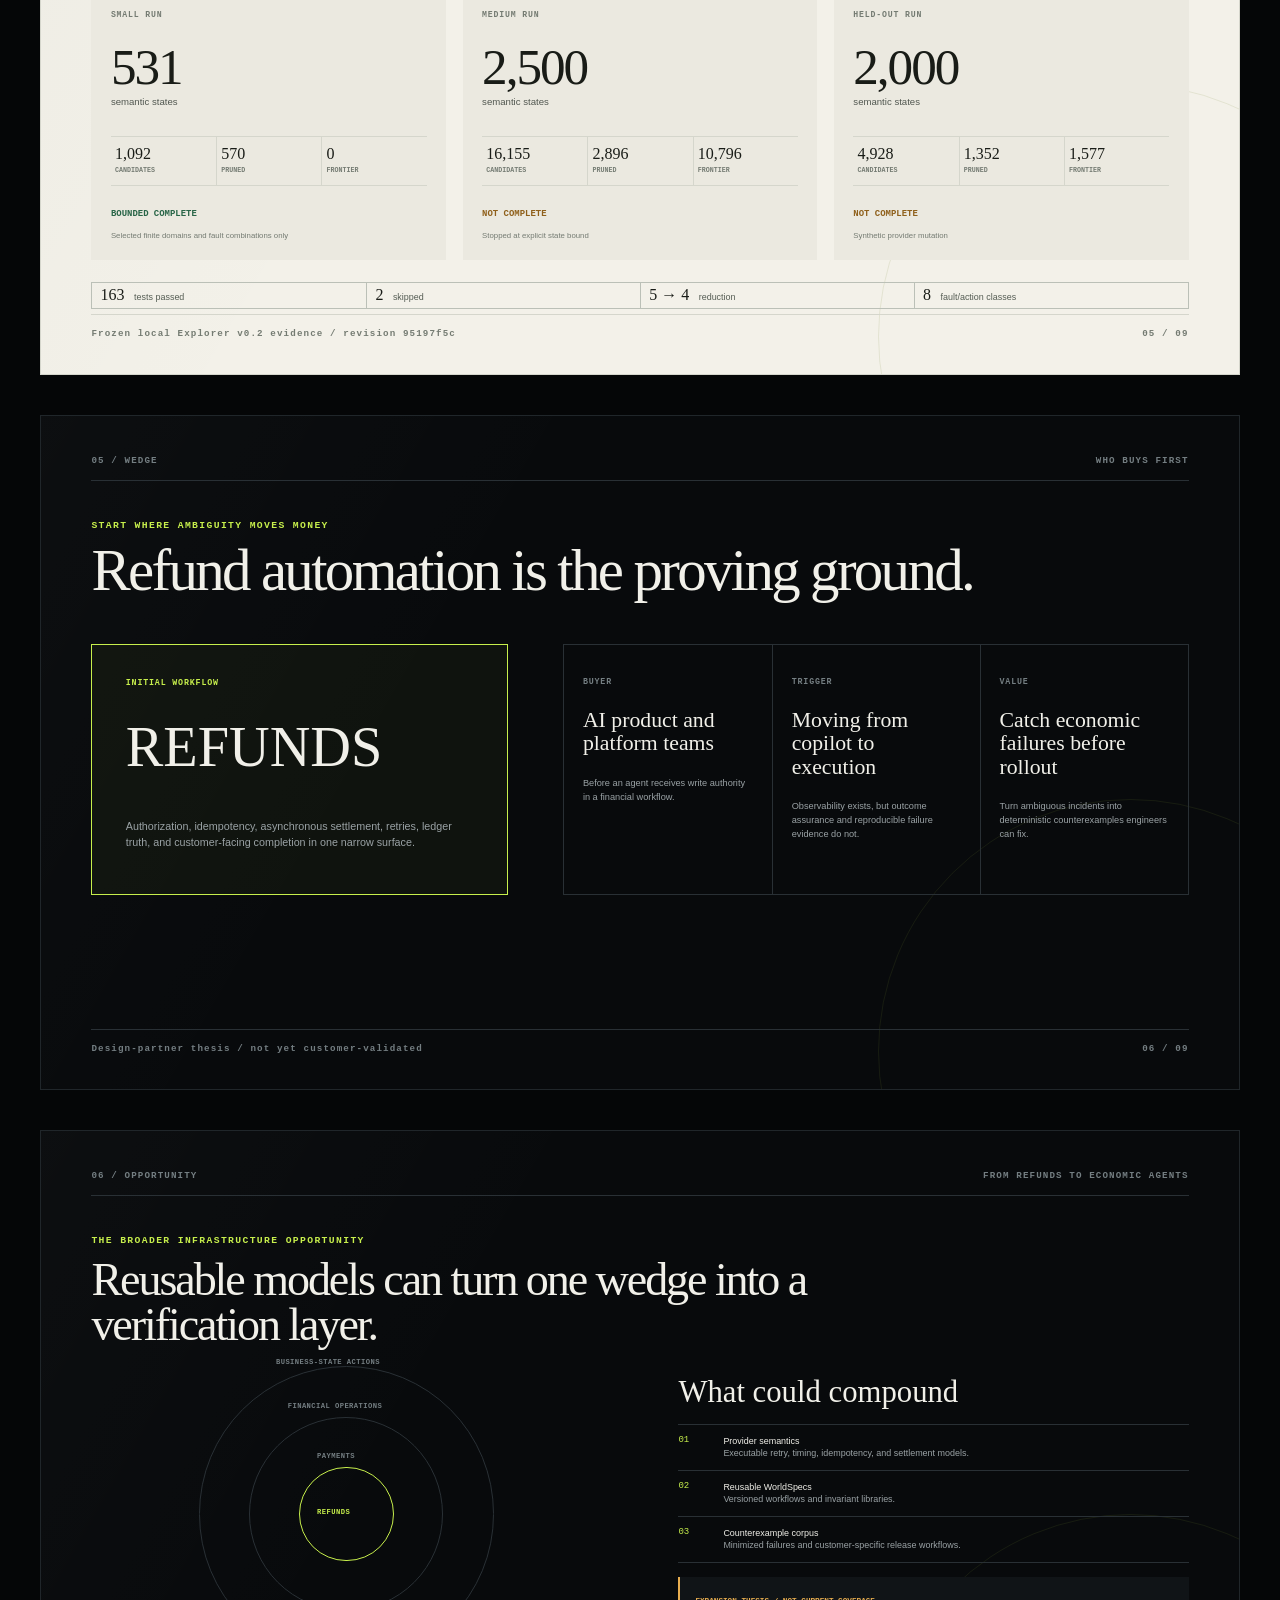
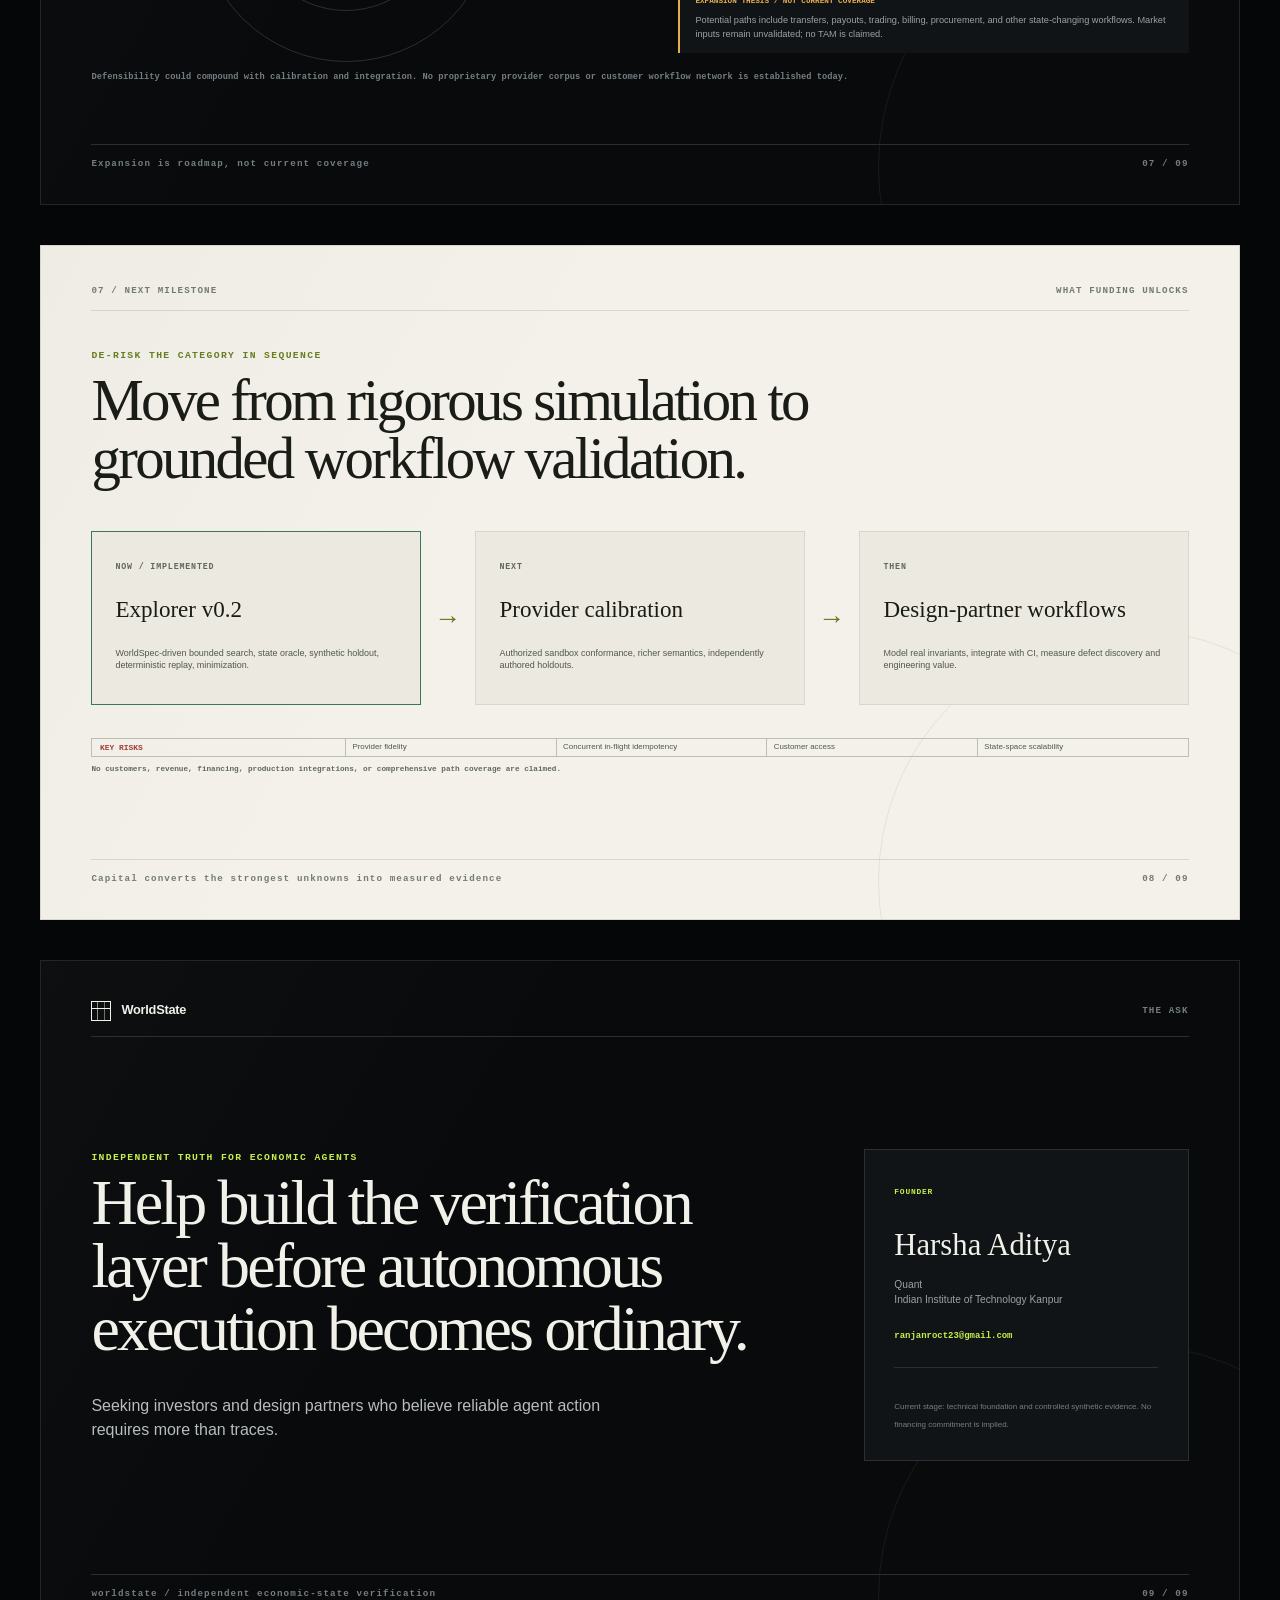
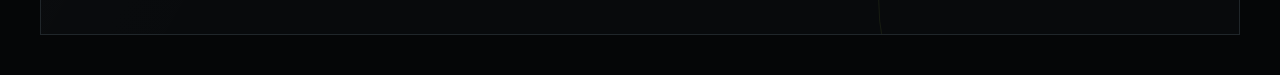
==== commit 9d2cef47: "changes" ====
--- a/deck.html
+++ b/deck.html
@@ -11,18 +11,18 @@
 <body class="deck-page">
 <main class="deck" aria-label="WorldState investor deck">
   <section class="slide cover" data-slide="01">
-    <header class="slide-header"><a class="deck-brand" href="./" aria-label="WorldState website"><span class="deck-mark"></span>WorldState</a><span>INVESTOR DECK / NOV 2026</span></header>
+    <header class="slide-header"><a class="deck-brand" href="index.html" aria-label="WorldState website"><span class="deck-mark"></span>WorldState</a><span>INVESTOR DECK / NOV 2026</span></header>
     <div class="cover-copy"><p class="kicker">Independent economic-state verification</p><h1>The agent said success.<br><em>Did the world agree?</em></h1><p class="lead">Correctness infrastructure for autonomous actions that change money, balances, and business obligations.</p></div>
     <div class="cover-trace" aria-label="Agent claim compared with economic outcome"><div><span>AGENT CLAIM</span><strong>SUCCESS</strong></div><i></i><div><span>ECONOMIC EFFECT</span><strong>2 x REFUND</strong></div><i class="break"></i><div class="alert"><span>INDEPENDENT VERDICT</span><strong>VIOLATION</strong></div></div>
     <footer class="slide-footer"><span>Harsha Aditya / Founder</span><span>01 / 09</span></footer>
   </section>
-  <section class="slide" data-slide="02">
+  <section class="slide paper" data-slide="02">
     <header class="slide-header"><span>01 / WHY NOW</span><span>AUTHORITY IS RISING FASTER THAN OVERSIGHT</span></header>
     <div class="statement signal-statement"><p class="kicker">The shift is measurable</p><h2>Agents are gaining transaction authority.<br><em>Oversight still trails.</em></h2></div>
-    <div class="deck-signals"><article><span>MCKINSEY · AUG 2026</span><strong>40%</strong><p>of respondents at $1B+ companies report scaling AI agents.</p></article><article><span>VISA · 2026 REPORT</span><strong>63%</strong><p>of surveyed merchants are exploring or implementing agentic payments.</p></article><article><span>DELOITTE · APR 2026</span><strong>21%</strong><p>of surveyed enterprises report mature agentic-AI governance.</p></article></div>
+    <div class="deck-signals"><article><span>MCKINSEY · AUG 2026</span><strong>40%</strong><p>of respondents at companies with $1B+ revenue report scaling AI agents.</p></article><article><span>VISA / MRC · 2026 REPORT</span><strong>63%</strong><p>of surveyed merchants are exploring or implementing agentic payment acceptance.</p></article><article><span>DELOITTE · APR 2026</span><strong>21%</strong><p>of 3,235 leaders report mature governance for agentic AI at their organization.</p></article></div>
     <div class="why-gap"><span>SIMULATED / AGENT CLAIM</span><strong>Refund complete</strong><i>TIMEOUT · RETRY · ASYNC SETTLEMENT</i><b>LEDGER SHOWS 2 EFFECTS</b></div>
-    <div class="deck-news"><span>REAL-WORLD SIGNAL</span><p>Visa announced a live B2B pilot in which trusted agents complete approved invoice payments across supplier portals.</p><a href="https://www.visa.com/en-us/thought-leadership/innovation/first-live-pilot-for-ai-payments">VISA · OCT 2026 ↗</a></div>
-    <p class="deck-sources">Sources: McKinsey, <a href="https://www.mckinsey.com/capabilities/quantumblack/our-insights/the-ai-operating-system-a-new-way-for-ceos-to-run-the-enterprise">The AI operating system</a>; Visa, <a href="https://www.visaacceptance.com/content/dam/documents/campaign/fraud-report/2026_Global_eCommerce_PaymentsandFraudReport.pdf">2026 Global eCommerce Payments &amp; Fraud Report</a>; Deloitte, <a href="https://www.deloitte.com/us/en/insights/topics/emerging-technologies/ai-agents-scaling-faster.html">Agentic AI is scaling faster than guardrails</a>. External market evidence, not WorldState validation.</p>
+    <div class="deck-news"><span>REAL-WORLD SIGNAL</span><p>Visa, BILL and Billtrust announced a live pilot for trusted agents to complete buyer-approved invoice payments through supplier portals.</p><a href="https://usa.visa.com/about-visa/newsroom/press-releases.releaseId.22856.html" target="_blank" rel="noopener noreferrer">VISA / BILL / BILLTRUST · OCT 20, 2026 ↗</a></div>
+    <p class="deck-sources">Survey sources: <a href="https://www.mckinsey.com/capabilities/quantumblack/our-insights/the-state-of-ai" target="_blank" rel="noopener noreferrer">McKinsey, The State of AI in 2026 (Aug 25)</a>; <a href="https://www.visaacceptance.com/content/dam/documents/campaign/fraud-report/2026_Global_eCommerce_PaymentsandFraudReport.pdf" target="_blank" rel="noopener noreferrer">Visa / Merchant Risk Council, Global eCommerce Payments &amp; Fraud Report (2026)</a>; <a href="https://www.deloitte.com/us/en/insights/topics/emerging-technologies/ai-agents-scaling-faster.html" target="_blank" rel="noopener noreferrer">Deloitte, State of AI in the Enterprise (Apr 24)</a>. Different samples and measures; market evidence, not WorldState validation.</p>
     <footer class="slide-footer"><span>Execution is emerging; mature controls remain scarce</span><span>02 / 09</span></footer>
   </section>
   <section class="slide" data-slide="03">
@@ -34,17 +34,17 @@
   <section class="slide" data-slide="04">
     <header class="slide-header"><span>03 / PRODUCT PROOF</span><span>SYNTHETIC HELD-OUT MUTATION</span></header>
     <div class="statement compact"><p class="kicker amber">Controlled synthetic example</p><h2>One retained key. Two economic effects. One reproducible failure.</h2></div>
-    <div class="counterexample"><div class="trace-step"><small>01 / REQUEST</small><strong>refund.create</strong><code>example key / 1,000 minor</code></div><i></i><div class="trace-step"><small>02 / FAULT</small><strong>Timeout after effect</strong><code>outcome unknown</code></div><i></i><div class="trace-step"><small>03 / RETRY</small><strong>Same retained key</strong><code>synthetic cache defect</code></div><i></i><div class="trace-step"><small>04 / SETTLE</small><strong>Two refunds succeed</strong><code>economic duplicate</code></div></div>
+    <div class="counterexample"><div class="trace-step"><small>01 / REQUEST</small><strong>refund.create</strong><code>key-a / 2,000 minor</code></div><i></i><div class="trace-step"><small>02 / FAULT</small><strong>Timeout after effect</strong><code>outcome unknown</code></div><i></i><div class="trace-step"><small>03 / RETRY</small><strong>Same retained key</strong><code>synthetic cache defect</code></div><i></i><div class="trace-step"><small>04 / SETTLE</small><strong>Two refunds succeed</strong><code>economic duplicate</code></div></div>
     <div class="verdict-bar"><span>INDEPENDENT ORACLE</span><strong>FIN-IDEMPOTENCY-EFFECT</strong><b>FAIL</b><p>Automatically reached from WorldSpec inputs. The mutation contains no hard-coded amount, key value, or event sequence.</p></div>
     <p class="disclaimer">Synthetic held-out mutation, not a production incident. Independent authorship is not established.</p>
     <footer class="slide-footer"><span>Deterministic replay / final-state hash recorded</span><span>04 / 09</span></footer>
   </section>
-  <section class="slide" data-slide="05">
+  <section class="slide paper" data-slide="05">
     <header class="slide-header"><span>04 / EVIDENCE</span><span>WHAT IS VERIFIED TODAY</span></header>
     <div class="statement compact"><p class="kicker">Versioned local evidence</p><h2>Measured progress, with the bounds left visible.</h2></div>
     <div class="metrics-grid"><article class="complete"><span>SMALL RUN</span><strong>531</strong><p>semantic states</p><dl><div><dt>1,092</dt><dd>candidates</dd></div><div><dt>570</dt><dd>pruned</dd></div><div><dt>0</dt><dd>frontier</dd></div></dl><b>BOUNDED COMPLETE</b><small>Selected finite domains and fault combinations only</small></article><article><span>MEDIUM RUN</span><strong>2,500</strong><p>semantic states</p><dl><div><dt>16,155</dt><dd>candidates</dd></div><div><dt>2,896</dt><dd>pruned</dd></div><div><dt>10,796</dt><dd>frontier</dd></div></dl><b>NOT COMPLETE</b><small>Stopped at explicit state bound</small></article><article><span>HELD-OUT RUN</span><strong>2,000</strong><p>semantic states</p><dl><div><dt>4,928</dt><dd>candidates</dd></div><div><dt>1,352</dt><dd>pruned</dd></div><div><dt>1,577</dt><dd>frontier</dd></div></dl><b>NOT COMPLETE</b><small>Synthetic provider mutation</small></article></div>
-    <div class="proof-strip"><span><b>164</b> tests passed</span><span><b>2</b> skipped</span><span><b>5 &rarr; 4</b> reduction</span><span><b>8</b> fault/action classes</span></div>
-    <footer class="slide-footer"><span>Source: curated local synthetic benchmark snapshot / Nov 2026</span><span>05 / 09</span></footer>
+    <div class="proof-strip"><span><b>163</b> tests passed</span><span><b>2</b> skipped</span><span><b>5 &rarr; 4</b> reduction</span><span><b>8</b> fault/action classes</span></div>
+    <footer class="slide-footer"><span>Frozen local Explorer v0.2 evidence / revision 95197f5c</span><span>05 / 09</span></footer>
   </section>
   <section class="slide" data-slide="06">
     <header class="slide-header"><span>05 / WEDGE</span><span>WHO BUYS FIRST</span></header>
@@ -59,7 +59,7 @@
     <p class="disclaimer">Defensibility could compound with calibration and integration. No proprietary provider corpus or customer workflow network is established today.</p>
     <footer class="slide-footer"><span>Expansion is roadmap, not current coverage</span><span>07 / 09</span></footer>
   </section>
-  <section class="slide" data-slide="08">
+  <section class="slide paper" data-slide="08">
     <header class="slide-header"><span>07 / NEXT MILESTONE</span><span>WHAT FUNDING UNLOCKS</span></header>
     <div class="statement compact"><p class="kicker">De-risk the category in sequence</p><h2>Move from rigorous simulation to grounded workflow validation.</h2></div>
     <div class="roadmap"><article class="now"><small>NOW / IMPLEMENTED</small><h3>Explorer v0.2</h3><p>WorldSpec-driven bounded search, state oracle, synthetic holdout, deterministic replay, minimization.</p></article><b>&rarr;</b><article><small>NEXT</small><h3>Provider calibration</h3><p>Authorized sandbox conformance, richer semantics, independently authored holdouts.</p></article><b>&rarr;</b><article><small>THEN</small><h3>Design-partner workflows</h3><p>Model real invariants, integrate with CI, measure defect discovery and engineering value.</p></article></div>
@@ -68,7 +68,7 @@
     <footer class="slide-footer"><span>Capital converts the strongest unknowns into measured evidence</span><span>08 / 09</span></footer>
   </section>
   <section class="slide close" data-slide="09">
-    <header class="slide-header"><a class="deck-brand" href="./" aria-label="WorldState website"><span class="deck-mark"></span>WorldState</a><span>THE ASK</span></header>
+    <header class="slide-header"><a class="deck-brand" href="index.html"><span class="deck-mark"></span>WorldState</a><span>THE ASK</span></header>
     <div class="close-grid"><div><p class="kicker">Independent truth for economic agents</p><h2>Help build the verification layer before autonomous execution becomes ordinary.</h2><p class="lead">Seeking investors and design partners who believe reliable agent action requires more than traces.</p></div><aside><span>FOUNDER</span><h3>Harsha Aditya</h3><p>Quant<br>Indian Institute of Technology Kanpur</p><a href="mailto:ranjanroct23@gmail.com?subject=WorldState%20investor%20conversation">ranjanroct23@gmail.com</a><hr><small>Current stage: technical foundation and controlled synthetic evidence. No financing commitment is implied.</small></aside></div>
     <footer class="slide-footer"><span>worldstate / independent economic-state verification</span><span>09 / 09</span></footer>
   </section>
--- a/deck-refinements.css
+++ b/deck-refinements.css
@@ -34,5 +34,41 @@
 .expansion-moat .assumption{margin-top:14px;padding:12px 15px}
 .expansion-moat .assumption p{margin:7px 0 0}
 .expansion-moat+.disclaimer{margin-top:10px}
+.slide.paper{--bg:#f3f1e9;--panel:#e9e7dd;--ink:#191c17;--muted:#515750;--faint:#747b72;--line:#d5d6cc;--line2:#bbc0b7;--lime:#687d20;--green:#357658;--amber:#97651c;--red:#b6433c;background:var(--bg);color:var(--ink);border-color:var(--line)}
+.slide.paper:before{background:linear-gradient(120deg,rgba(35,48,31,.025),transparent 38%)}
+.slide.paper:after{border-color:rgba(104,125,32,.12)}
+.paper .deck-news{background:#e5e8d5;color:var(--ink)}
+.paper .deck-news>span{color:#617220}
+.paper .deck-news a{color:var(--ink)}
+.paper .deck-sources{color:#5f665d;font:clamp(8px,.68vw,11px)/1.45 var(--sans)}
+.paper .deck-sources a{color:#344923;text-underline-offset:2px}
+.paper .deck-signals{border-color:var(--line2)}
+.paper .deck-signals article{border-left-color:var(--line2)}
+.paper .deck-signals span{color:#647825}
+.paper .why-gap{display:grid;grid-template-columns:1fr 1fr;grid-template-rows:auto auto;align-items:center;gap:10px 24px;background:#e9e7dd;border-color:var(--line2)}
+.paper .why-gap span{grid-area:1/1}
+.paper .why-gap strong{grid-area:1/2;text-align:left}
+.paper .why-gap i{grid-area:2/1}
+.paper .why-gap b{grid-area:2/2;text-align:right}
+.paper .why-gap span{color:#667b24}
+.paper .why-gap i{color:#875b18}
+.paper .why-gap b{color:#a84039}
+.paper .metrics-grid article{background:#ebe9e0}
+.paper .metrics-grid article.complete{border-color:#397955}
+.paper .metrics-grid article.complete>b{color:#286547}
+.paper .metrics-grid article>b{color:#8f601b}
+.paper .proof-strip{border-color:var(--line2)}
+.paper .proof-strip span{border-left-color:var(--line2);color:#555d54}
+.paper .proof-strip b{color:var(--ink)}
+.paper .roadmap article{background:#ebe9e0}
+.paper .roadmap article.now{border-color:#397955}
+.paper .roadmap small{color:#60685f}
+.paper .roadmap>b{color:#617820}
+.paper .risk-grid{border-color:var(--line2)}
+.paper .risk-grid>*{border-left-color:var(--line2);color:#515750}
+.paper .risk-grid span{color:#a13c36}
+.paper .candid-line{color:#60685f}
+@media(max-width:760px){.paper .deck-news{grid-template-columns:1fr;gap:8px}.paper .deck-news a{white-space:normal}.paper .deck-signals article{padding:16px}.paper .why-gap{grid-template-columns:1fr;grid-template-rows:auto}.paper .why-gap span,.paper .why-gap strong,.paper .why-gap i,.paper .why-gap b{grid-area:auto;text-align:left}}
+@media print{.paper .why-gap{grid-template-columns:1fr 1fr;grid-template-rows:auto auto}.paper .why-gap span{grid-area:1/1}.paper .why-gap strong{grid-area:1/2}.paper .why-gap i{grid-area:2/1}.paper .why-gap b{grid-area:2/2;text-align:right}}
 @media(max-width:1100px){.why-gap{grid-template-columns:.8fr 1fr 1.4fr 1.1fr;gap:8px}.why-gap i{font-size:7px}}
 @media(max-width:760px){.why-gap{grid-template-columns:1fr 1fr}.why-gap i{grid-column:1/-1;text-align:left}.why-gap b{text-align:left}.expansion-moat{grid-template-columns:.8fr 1.2fr;gap:4%}.expansion-moat .rings{width:90%}}
